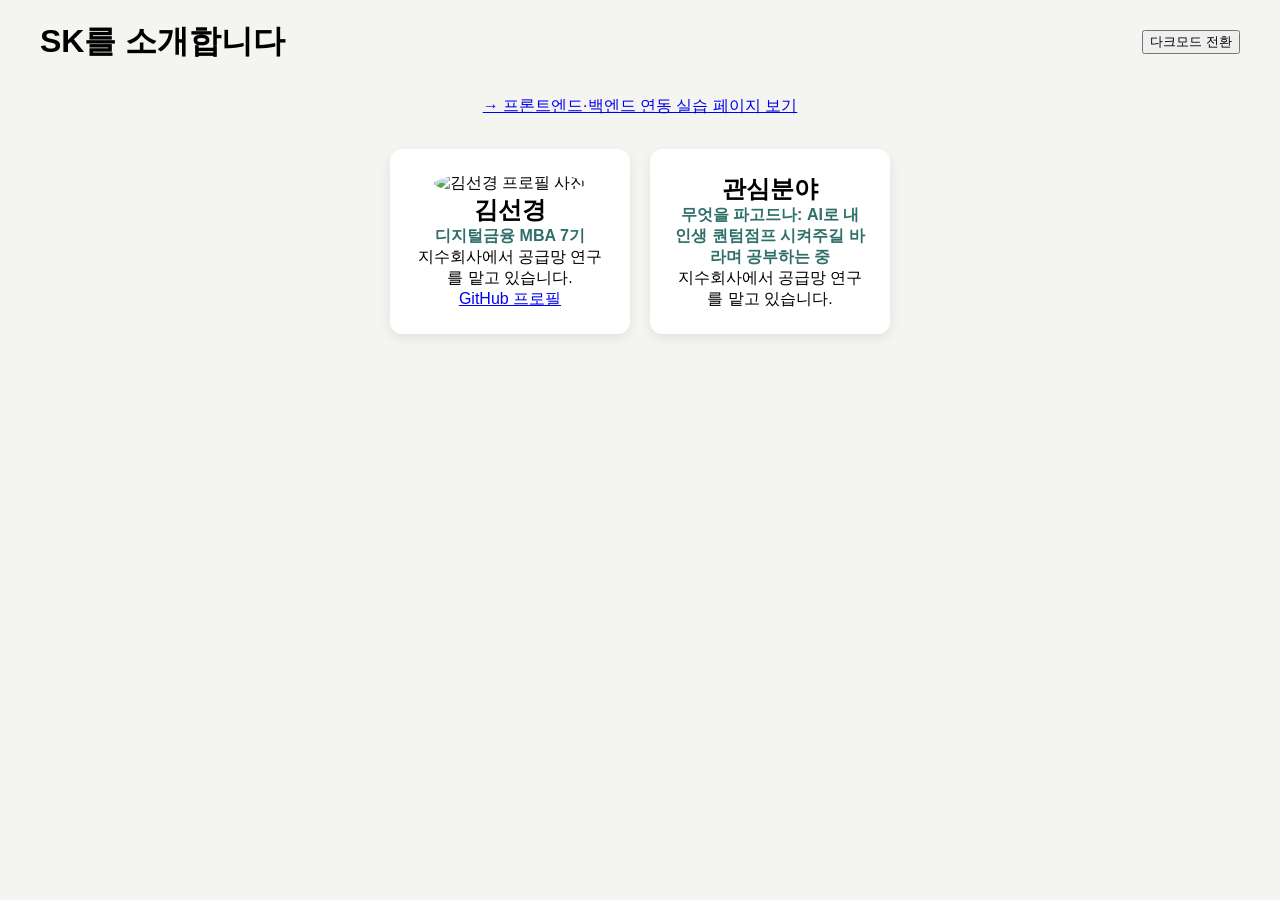
==== public/intro/index.html @ eb599a28 "Add backend integration and self-intro page Restore App.jsx component wrapper (was accidentally over" ====
<!DOCTYPE html>
<html lang="en">
<head>
    <meta charset="UTF-8">
    <meta name="viewport" content="width=device-width, initial-scale=1.0">
    <title>Document</title>
    <link rel="stylesheet" href="style.css">
</head>
<body>
   <header>
  <h1>SK를 소개합니다</h1>
   <button id="theme-btn">다크모드 전환</button>
</header>

<p style="text-align:center; margin: 12px 0;">
  <a href="/">→ 프론트엔드·백엔드 연동 실습 페이지 보기</a>
</p>

<!-- main에 cards 이름표를 붙인다. 다음 단계의 CSS가 이 이름으로 카드들을 가로 배치한다.
     제목을 header로 빼는 이유는 main이 '카드들을 담는 컨테이너' 역할을 맡기 때문이다 -->
<main class="cards">

  <!-- article: 독립적으로 의미있는 '카드 하나' -->
  <article class="card">
    <img src="https://placehold.co/120x120" alt="김선경 프로필 사진">
    <h2>김선경</h2>
    <p class="role">디지털금융 MBA 7기</p>
    <p>지수회사에서 공급망 연구를 맡고 있습니다.</p>
    <a href="https://github.com/skk1001072">GitHub 프로필</a>
  </article>
   <article class="card">
    <h2>관심분야</h2>
    <p class="role">무엇을 파고드나: AI로 내 인생 퀀텀점프 시켜주길 바라며 공부하는 중</p>
    <p>지수회사에서 공급망 연구를 맡고 있습니다.</p>
  </article>
</main>
<script src="script.js"></script>
</body>
</html>
---- public/intro/style.css ----
/* style.css */
* { box-sizing: border-box; margin: 0; }
:root { --brand: #2f6f6a; --bg: #f4f4f0; }
body { font-family: sans-serif; background: var(--bg); }

header {                /* 제목 줄. 다음 단계에서 다크모드 버튼이 여기 들어간다 */
  display: flex; justify-content: space-between; align-items: center;
  padding: 20px 40px;
}

.cards {                /* 카드들을 감쌀 컨테이너 */
  display: flex; gap: 20px; flex-wrap: wrap; justify-content: center;
  padding: 20px;
}
.card {
  background: white; border-radius: 12px; padding: 24px;
  width: 240px; text-align: center;
  box-shadow: 0 4px 12px rgba(0,0,0,0.08);   /* 그림자로 입체감 부여 */
  transition: transform 0.2s;                 /* 부드러운 움직임 */
}
.card:hover { transform: translateY(-6px); }  /* 마우스를 올리면 살짝 위로 */
.card img { border-radius: 50%; }             /* 원형 프로필 */
.card .role { color: var(--brand); font-weight: bold; }

body.dark { background: #1a1a1a; color: #eee; }
body.dark .card { background: #2b2b2b; }
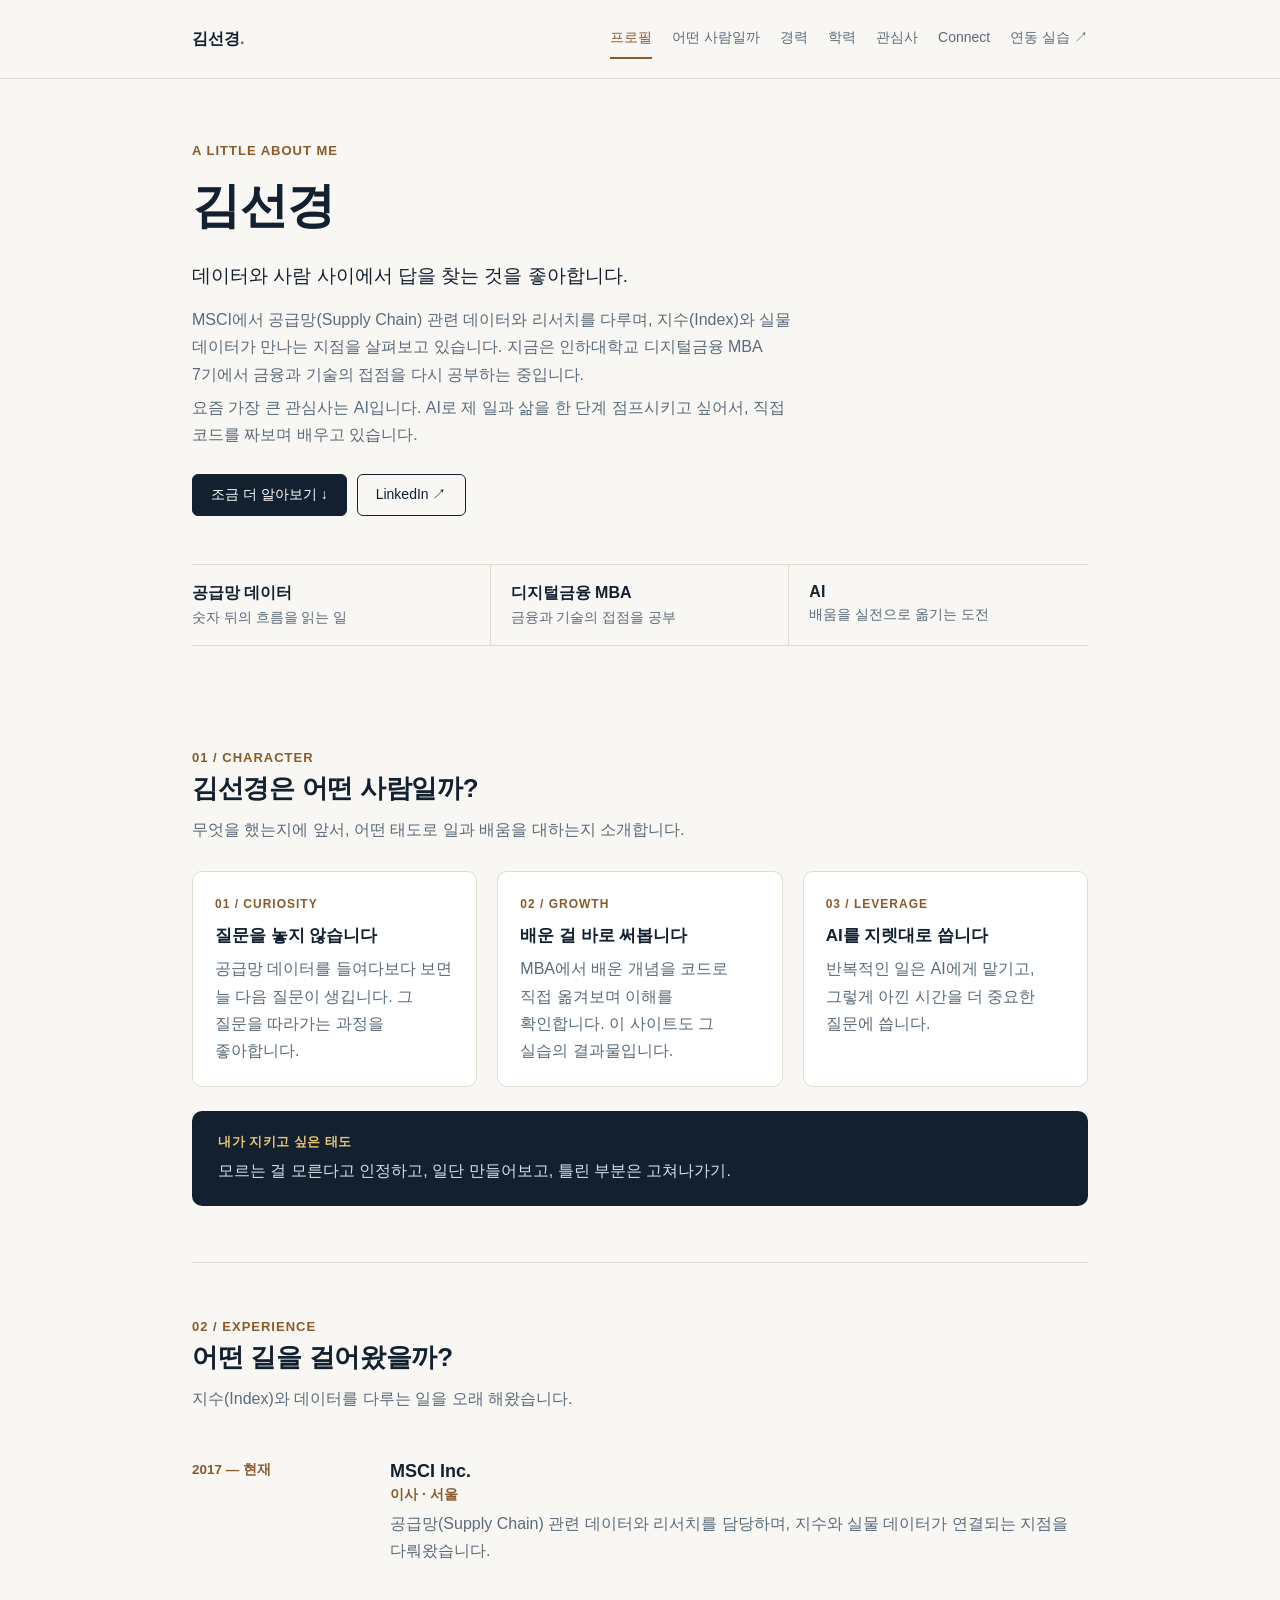
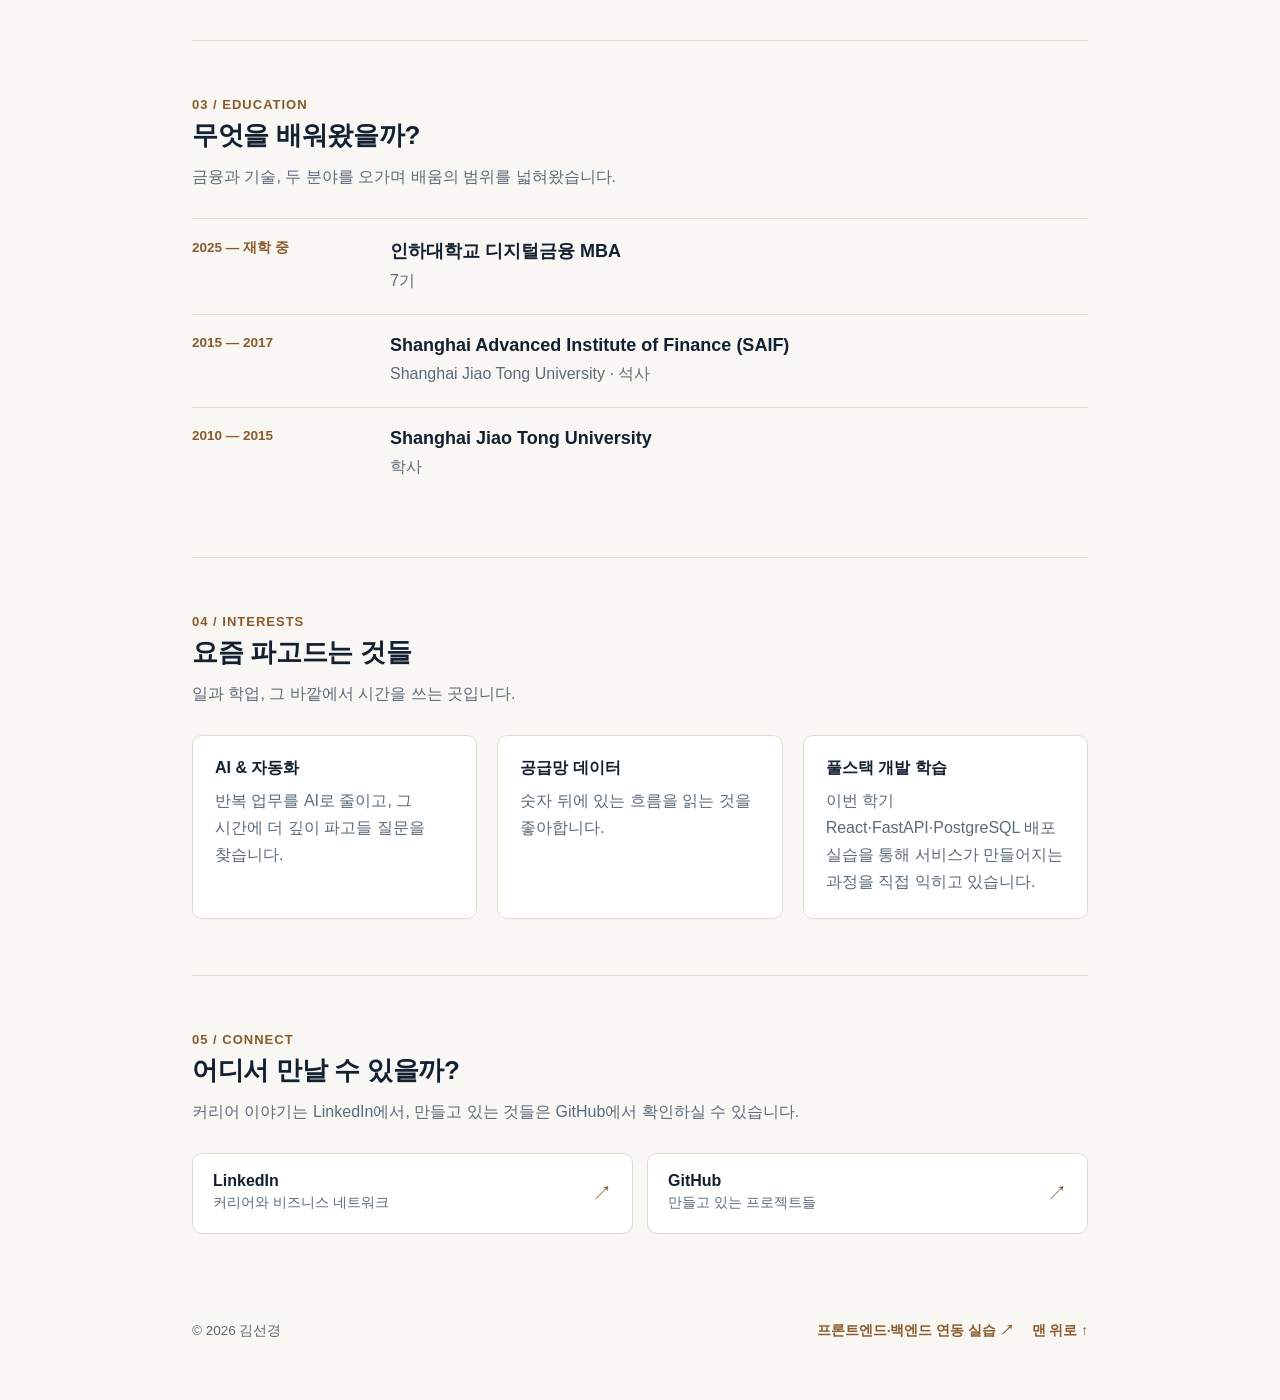
==== commit af5c2edb: "Redesign self-intro page with fuller profile Single-file page (inline CSS/JS) replaces the separate " ====
--- a/public/intro/index.html
+++ b/public/intro/index.html
@@ -1,39 +1,262 @@
-<!DOCTYPE html>
-<html lang="en">
+<!doctype html>
+<html lang="ko">
 <head>
-    <meta charset="UTF-8">
-    <meta name="viewport" content="width=device-width, initial-scale=1.0">
-    <title>Document</title>
-    <link rel="stylesheet" href="style.css">
+<meta charset="utf-8">
+<meta name="viewport" content="width=device-width,initial-scale=1">
+<title>김선경 | Data, Finance, and a bit of AI</title>
+<meta name="description" content="MSCI에서 공급망 데이터를 다루고, 인하대 디지털금융 MBA에서 금융과 기술을 공부하는 김선경의 소개 페이지.">
+<style>
+:root{--ink:#132030;--muted:#5b6b7a;--paper:#f8f7f4;--line:#dfdccf;--accent:#8a5a2b;--gold:#e8c375;--header:78px}
+*{box-sizing:border-box}
+html{scroll-behavior:smooth;scroll-padding-top:calc(var(--header) + 24px)}
+body{margin:0;background:var(--paper);color:var(--ink);font-family:"Pretendard","Apple SD Gothic Neo","Malgun Gothic",sans-serif;word-break:keep-all}
+a{color:inherit;text-decoration:none}
+p,h1,h2,h3{margin:0}
+p{color:var(--muted);line-height:1.7}
+.wrap{max-width:960px;margin:auto;padding:0 32px}
+.top{position:sticky;top:0;z-index:20;background:rgba(248,247,244,.96);border-bottom:1px solid var(--line);backdrop-filter:blur(6px)}
+.nav-wrap{min-height:var(--header);display:flex;align-items:center;justify-content:space-between;gap:24px;flex-wrap:wrap}
+.brand{font-weight:700;white-space:nowrap}
+.brand span{color:var(--accent)}
+nav{display:flex;gap:20px;flex-wrap:wrap}
+nav a{color:var(--muted);padding:10px 0;border-bottom:2px solid transparent;font-size:14px}
+nav a:hover,nav a[aria-current]{color:var(--accent);border-color:var(--accent)}
+.eyebrow{text-transform:uppercase;letter-spacing:1px;color:var(--accent);font-size:13px;font-weight:700}
+.hero{padding:64px 0 48px}
+.hero h1{font-size:clamp(32px,5vw,48px);margin:16px 0 8px;letter-spacing:-.5px}
+.intro{font-size:19px;color:var(--ink);margin:22px 0 14px;max-width:620px}
+.hero-copy{max-width:620px}
+.hero-copy p{margin:6px 0}
+.links{display:flex;gap:10px;flex-wrap:wrap;margin-top:26px}
+.button{display:inline-flex;align-items:center;gap:10px;padding:11px 18px;border:1px solid var(--ink);border-radius:6px;transition:.2s;font-size:14px}
+.button.primary{background:var(--ink);color:#fff}
+.button:hover{background:var(--accent);color:#fff;border-color:var(--accent)}
+.strip{display:grid;grid-template-columns:repeat(3,1fr);border-top:1px solid var(--line);border-bottom:1px solid var(--line);margin-top:48px}
+.strip div{padding:18px 20px;border-right:1px solid var(--line)}
+.strip div:first-child{padding-left:0}
+.strip div:last-child{border:0}
+.strip b{display:block;margin-bottom:4px}
+.strip span{color:var(--muted);font-size:13.5px}
+section.block{padding:56px 0;border-bottom:1px solid var(--line)}
+.section-head{max-width:640px;margin-bottom:28px}
+.section-head h2{font-size:26px;margin:6px 0 10px;letter-spacing:-.3px}
+.traits{display:grid;grid-template-columns:repeat(3,1fr);gap:20px;margin-top:8px}
+.trait{border:1px solid var(--line);border-radius:10px;padding:22px;background:#fff}
+.trait .number{font-size:12px;color:var(--accent);font-weight:700;letter-spacing:1px}
+.trait h3{font-size:17px;margin:12px 0 8px}
+.principle{margin-top:24px;background:var(--ink);color:#fff;border-radius:10px;padding:22px 26px}
+.principle b{color:var(--gold);display:block;margin-bottom:6px;font-size:13px;letter-spacing:.5px}
+.principle p{color:#d8dee5}
+.career,.education{display:grid;grid-template-columns:180px 1fr;gap:18px;padding:20px 0;border-top:1px solid var(--line)}
+.career:first-of-type,.education:first-of-type{border-top:none}
+.date{color:var(--accent);font-size:13.5px;font-weight:600}
+.career h3,.education h3{font-size:18px;margin-bottom:4px}
+.role{color:var(--accent);font-weight:600;font-size:14px;margin-bottom:6px}
+.interests-grid{display:grid;grid-template-columns:repeat(3,1fr);gap:20px}
+.interest{border:1px solid var(--line);border-radius:10px;padding:22px;background:#fff}
+.interest h3{font-size:16px;margin-bottom:8px}
+.socials{display:grid;grid-template-columns:repeat(2,1fr);gap:14px;margin-top:8px}
+.social{display:flex;align-items:center;justify-content:space-between;border:1px solid var(--line);border-radius:10px;padding:18px 20px;background:#fff;transition:.2s}
+.social:hover{border-color:var(--accent);background:#fffaf0}
+.social h3{font-size:16px}
+.social p{font-size:13.5px;margin-top:2px}
+.arrow{font-size:20px;color:var(--accent)}
+footer{padding:32px 0 60px}
+.foot{display:flex;justify-content:space-between;align-items:center;flex-wrap:wrap;gap:12px;color:var(--muted);font-size:13.5px}
+.foot-links{display:flex;gap:18px}
+.foot-links a{color:var(--accent);font-weight:600}
+@media (max-width:760px){
+  .traits,.interests-grid,.socials{grid-template-columns:1fr}
+  .strip{grid-template-columns:1fr}
+  .strip div{border-right:0;border-bottom:1px solid var(--line)}
+  .strip div:last-child{border-bottom:0}
+  .career,.education{grid-template-columns:1fr}
+  nav{gap:14px}
+}
+</style>
 </head>
 <body>
-   <header>
-  <h1>SK를 소개합니다</h1>
-   <button id="theme-btn">다크모드 전환</button>
+<header class="top">
+  <div class="wrap nav-wrap">
+    <a class="brand" href="#profile">김선경<span>.</span></a>
+    <nav aria-label="김선경 소개 내비게이션">
+      <a href="#profile" aria-current="location">프로필</a>
+      <a href="#approach">어떤 사람일까</a>
+      <a href="#experience">경력</a>
+      <a href="#education">학력</a>
+      <a href="#interests">관심사</a>
+      <a href="#connect">Connect</a>
+      <a href="/">연동 실습 ↗</a>
+    </nav>
+  </div>
 </header>
 
-<p style="text-align:center; margin: 12px 0;">
-  <a href="/">→ 프론트엔드·백엔드 연동 실습 페이지 보기</a>
-</p>
-
-<!-- main에 cards 이름표를 붙인다. 다음 단계의 CSS가 이 이름으로 카드들을 가로 배치한다.
-     제목을 header로 빼는 이유는 main이 '카드들을 담는 컨테이너' 역할을 맡기 때문이다 -->
-<main class="cards">
-
-  <!-- article: 독립적으로 의미있는 '카드 하나' -->
-  <article class="card">
-    <img src="https://placehold.co/120x120" alt="김선경 프로필 사진">
-    <h2>김선경</h2>
-    <p class="role">디지털금융 MBA 7기</p>
-    <p>지수회사에서 공급망 연구를 맡고 있습니다.</p>
-    <a href="https://github.com/skk1001072">GitHub 프로필</a>
-  </article>
-   <article class="card">
-    <h2>관심분야</h2>
-    <p class="role">무엇을 파고드나: AI로 내 인생 퀀텀점프 시켜주길 바라며 공부하는 중</p>
-    <p>지수회사에서 공급망 연구를 맡고 있습니다.</p>
-  </article>
+<main class="wrap">
+  <section class="hero" id="profile">
+    <div class="eyebrow">A little about me</div>
+    <h1>김선경</h1>
+    <p class="intro">데이터와 사람 사이에서 답을 찾는 것을 좋아합니다.</p>
+    <div class="hero-copy">
+      <p>MSCI에서 공급망(Supply Chain) 관련 데이터와 리서치를 다루며, 지수(Index)와 실물 데이터가 만나는 지점을 살펴보고 있습니다. 지금은 인하대학교 디지털금융 MBA 7기에서 금융과 기술의 접점을 다시 공부하는 중입니다.</p>
+      <p>요즘 가장 큰 관심사는 AI입니다. AI로 제 일과 삶을 한 단계 점프시키고 싶어서, 직접 코드를 짜보며 배우고 있습니다.</p>
+    </div>
+    <div class="links">
+      <a class="button primary" href="#approach">조금 더 알아보기 ↓</a>
+      <a class="button" href="https://www.linkedin.com/in/skkim15/" target="_blank" rel="noopener noreferrer">LinkedIn ↗</a>
+    </div>
+    <div class="strip">
+      <div><b>공급망 데이터</b><span>숫자 뒤의 흐름을 읽는 일</span></div>
+      <div><b>디지털금융 MBA</b><span>금융과 기술의 접점을 공부</span></div>
+      <div><b>AI</b><span>배움을 실전으로 옮기는 도전</span></div>
+    </div>
+  </section>
+
+  <section class="block" id="approach">
+    <div class="section-head">
+      <div class="eyebrow">01 / Character</div>
+      <h2>김선경은 어떤 사람일까?</h2>
+      <p>무엇을 했는지에 앞서, 어떤 태도로 일과 배움을 대하는지 소개합니다.</p>
+    </div>
+    <div class="traits">
+      <article class="trait">
+        <span class="number">01 / CURIOSITY</span>
+        <h3>질문을 놓지 않습니다</h3>
+        <p>공급망 데이터를 들여다보다 보면 늘 다음 질문이 생깁니다. 그 질문을 따라가는 과정을 좋아합니다.</p>
+      </article>
+      <article class="trait">
+        <span class="number">02 / GROWTH</span>
+        <h3>배운 걸 바로 써봅니다</h3>
+        <p>MBA에서 배운 개념을 코드로 직접 옮겨보며 이해를 확인합니다. 이 사이트도 그 실습의 결과물입니다.</p>
+      </article>
+      <article class="trait">
+        <span class="number">03 / LEVERAGE</span>
+        <h3>AI를 지렛대로 씁니다</h3>
+        <p>반복적인 일은 AI에게 맡기고, 그렇게 아낀 시간을 더 중요한 질문에 씁니다.</p>
+      </article>
+    </div>
+    <div class="principle">
+      <b>내가 지키고 싶은 태도</b>
+      <p>모르는 걸 모른다고 인정하고, 일단 만들어보고, 틀린 부분은 고쳐나가기.</p>
+    </div>
+  </section>
+
+  <section class="block" id="experience">
+    <div class="section-head">
+      <div class="eyebrow">02 / Experience</div>
+      <h2>어떤 길을 걸어왔을까?</h2>
+      <p>지수(Index)와 데이터를 다루는 일을 오래 해왔습니다.</p>
+    </div>
+    <article class="career">
+      <div class="date">2017 — 현재</div>
+      <div>
+        <h3>MSCI Inc.</h3>
+        <div class="role">이사 · 서울</div>
+        <p>공급망(Supply Chain) 관련 데이터와 리서치를 담당하며, 지수와 실물 데이터가 연결되는 지점을 다뤄왔습니다.</p>
+      </div>
+    </article>
+  </section>
+
+  <section class="block" id="education">
+    <div class="section-head">
+      <div class="eyebrow">03 / Education</div>
+      <h2>무엇을 배워왔을까?</h2>
+      <p>금융과 기술, 두 분야를 오가며 배움의 범위를 넓혀왔습니다.</p>
+    </div>
+    <div class="education">
+      <div class="date">2025 — 재학 중</div>
+      <div>
+        <h3>인하대학교 디지털금융 MBA</h3>
+        <p>7기</p>
+      </div>
+    </div>
+    <div class="education">
+      <div class="date">2015 — 2017</div>
+      <div>
+        <h3>Shanghai Advanced Institute of Finance (SAIF)</h3>
+        <p>Shanghai Jiao Tong University · 석사</p>
+      </div>
+    </div>
+    <div class="education">
+      <div class="date">2010 — 2015</div>
+      <div>
+        <h3>Shanghai Jiao Tong University</h3>
+        <p>학사</p>
+      </div>
+    </div>
+  </section>
+
+  <section class="block" id="interests">
+    <div class="section-head">
+      <div class="eyebrow">04 / Interests</div>
+      <h2>요즘 파고드는 것들</h2>
+      <p>일과 학업, 그 바깥에서 시간을 쓰는 곳입니다.</p>
+    </div>
+    <div class="interests-grid">
+      <article class="interest">
+        <h3>AI &amp; 자동화</h3>
+        <p>반복 업무를 AI로 줄이고, 그 시간에 더 깊이 파고들 질문을 찾습니다.</p>
+      </article>
+      <article class="interest">
+        <h3>공급망 데이터</h3>
+        <p>숫자 뒤에 있는 흐름을 읽는 것을 좋아합니다.</p>
+      </article>
+      <article class="interest">
+        <h3>풀스택 개발 학습</h3>
+        <p>이번 학기 React·FastAPI·PostgreSQL 배포 실습을 통해 서비스가 만들어지는 과정을 직접 익히고 있습니다.</p>
+      </article>
+    </div>
+  </section>
+
+  <section class="block" id="connect" style="border-bottom:none">
+    <div class="section-head">
+      <div class="eyebrow">05 / Connect</div>
+      <h2>어디서 만날 수 있을까?</h2>
+      <p>커리어 이야기는 LinkedIn에서, 만들고 있는 것들은 GitHub에서 확인하실 수 있습니다.</p>
+    </div>
+    <div class="socials">
+      <a class="social" href="https://www.linkedin.com/in/skkim15/" target="_blank" rel="noopener noreferrer">
+        <div><h3>LinkedIn</h3><p>커리어와 비즈니스 네트워크</p></div>
+        <span class="arrow" aria-hidden="true">↗</span>
+      </a>
+      <a class="social" href="https://github.com/skk1001072" target="_blank" rel="noopener noreferrer">
+        <div><h3>GitHub</h3><p>만들고 있는 프로젝트들</p></div>
+        <span class="arrow" aria-hidden="true">↗</span>
+      </a>
+    </div>
+  </section>
 </main>
-<script src="script.js"></script>
+
+<footer>
+  <div class="wrap foot">
+    <span>© 2026 김선경</span>
+    <span class="foot-links">
+      <a href="/">프론트엔드·백엔드 연동 실습 ↗</a>
+      <a href="#profile">맨 위로 ↑</a>
+    </span>
+  </div>
+</footer>
+
+<script>
+(function(){
+  const links = Array.from(document.querySelectorAll('nav a[href^="#"]'));
+  const sections = links.map(a => document.querySelector(a.getAttribute('href')));
+  let queued = false;
+  function update(){
+    const header = document.querySelector('.top').offsetHeight;
+    const y = window.scrollY + header + 60;
+    let current = sections[0];
+    for (const s of sections) if (s.offsetTop <= y) current = s;
+    if (window.innerHeight + window.scrollY >= document.documentElement.scrollHeight - 3) current = sections[sections.length - 1];
+    for (const a of links) {
+      if (a.getAttribute('href') === '#' + current.id) a.setAttribute('aria-current', 'location');
+      else a.removeAttribute('aria-current');
+    }
+    queued = false;
+  }
+  window.addEventListener('scroll', () => { if (!queued) { queued = true; requestAnimationFrame(update); } }, { passive: true });
+  window.addEventListener('resize', update);
+  update();
+})();
+</script>
 </body>
 </html>
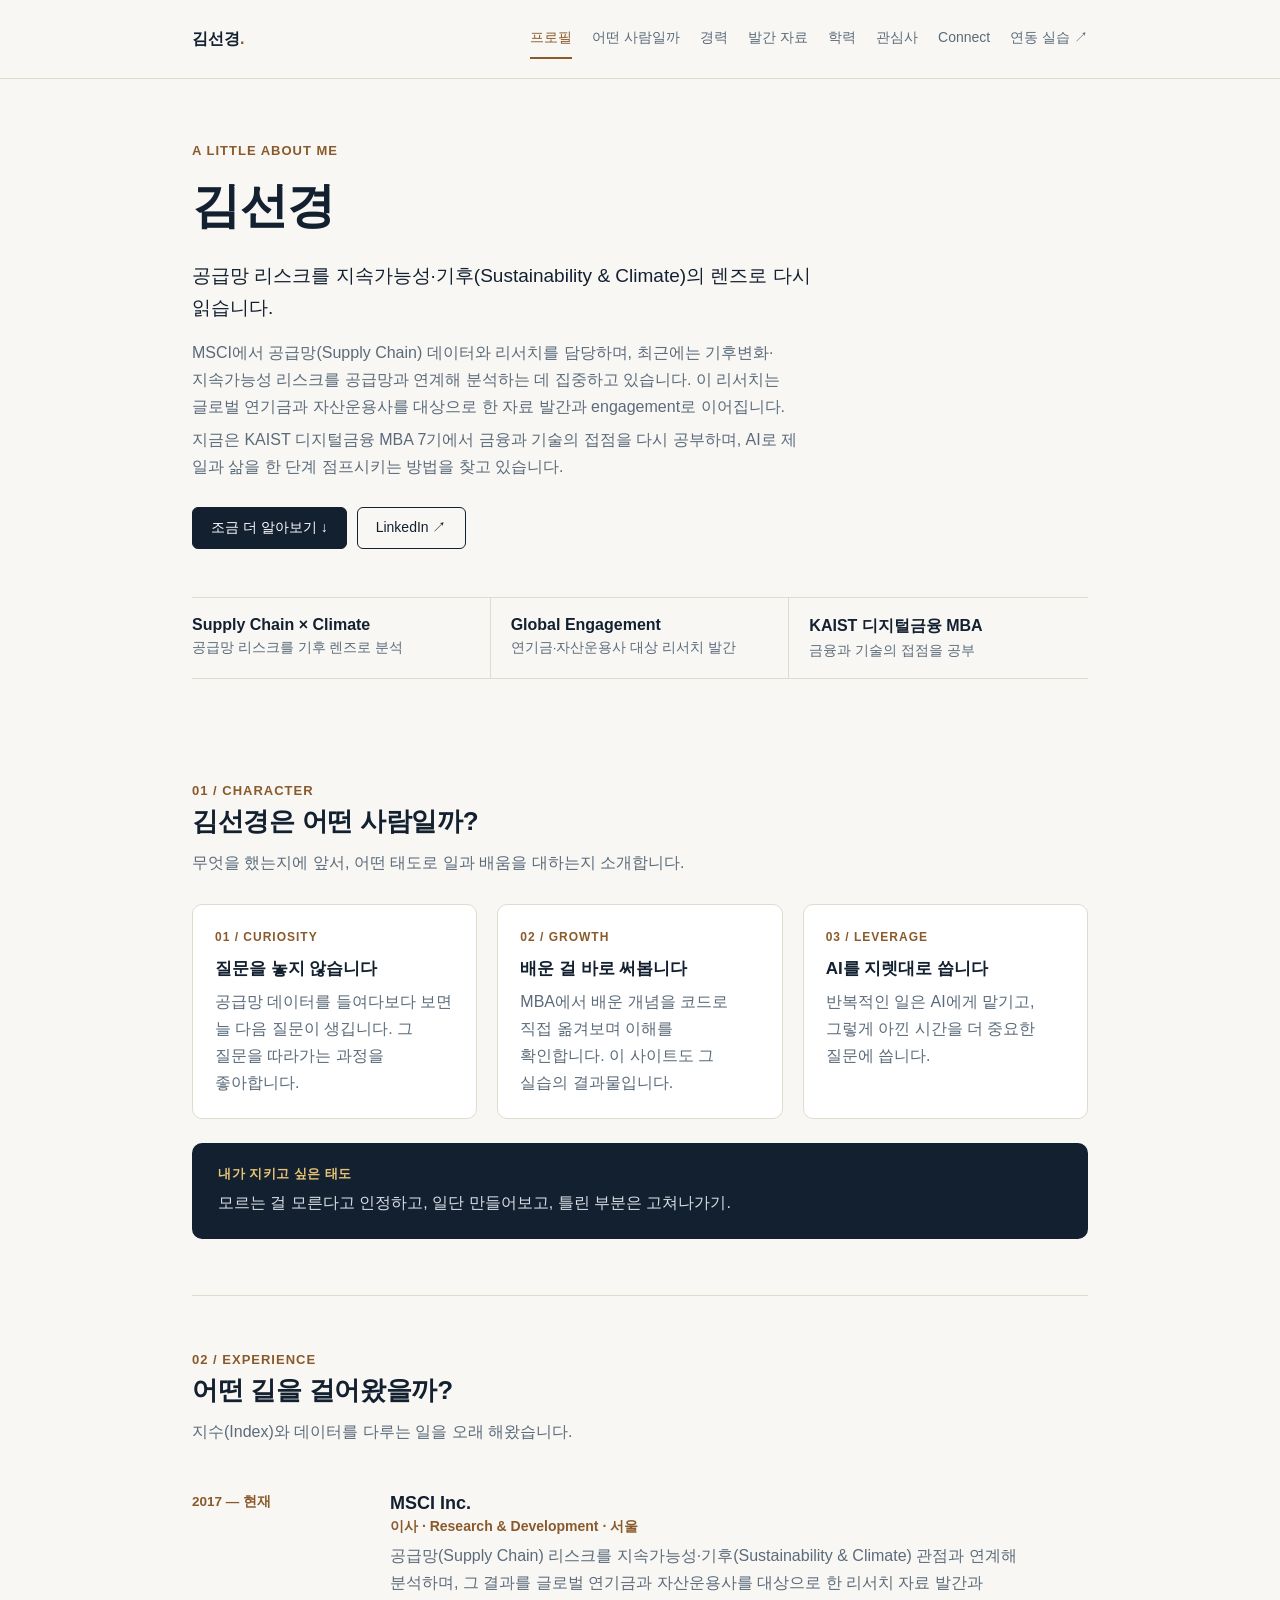
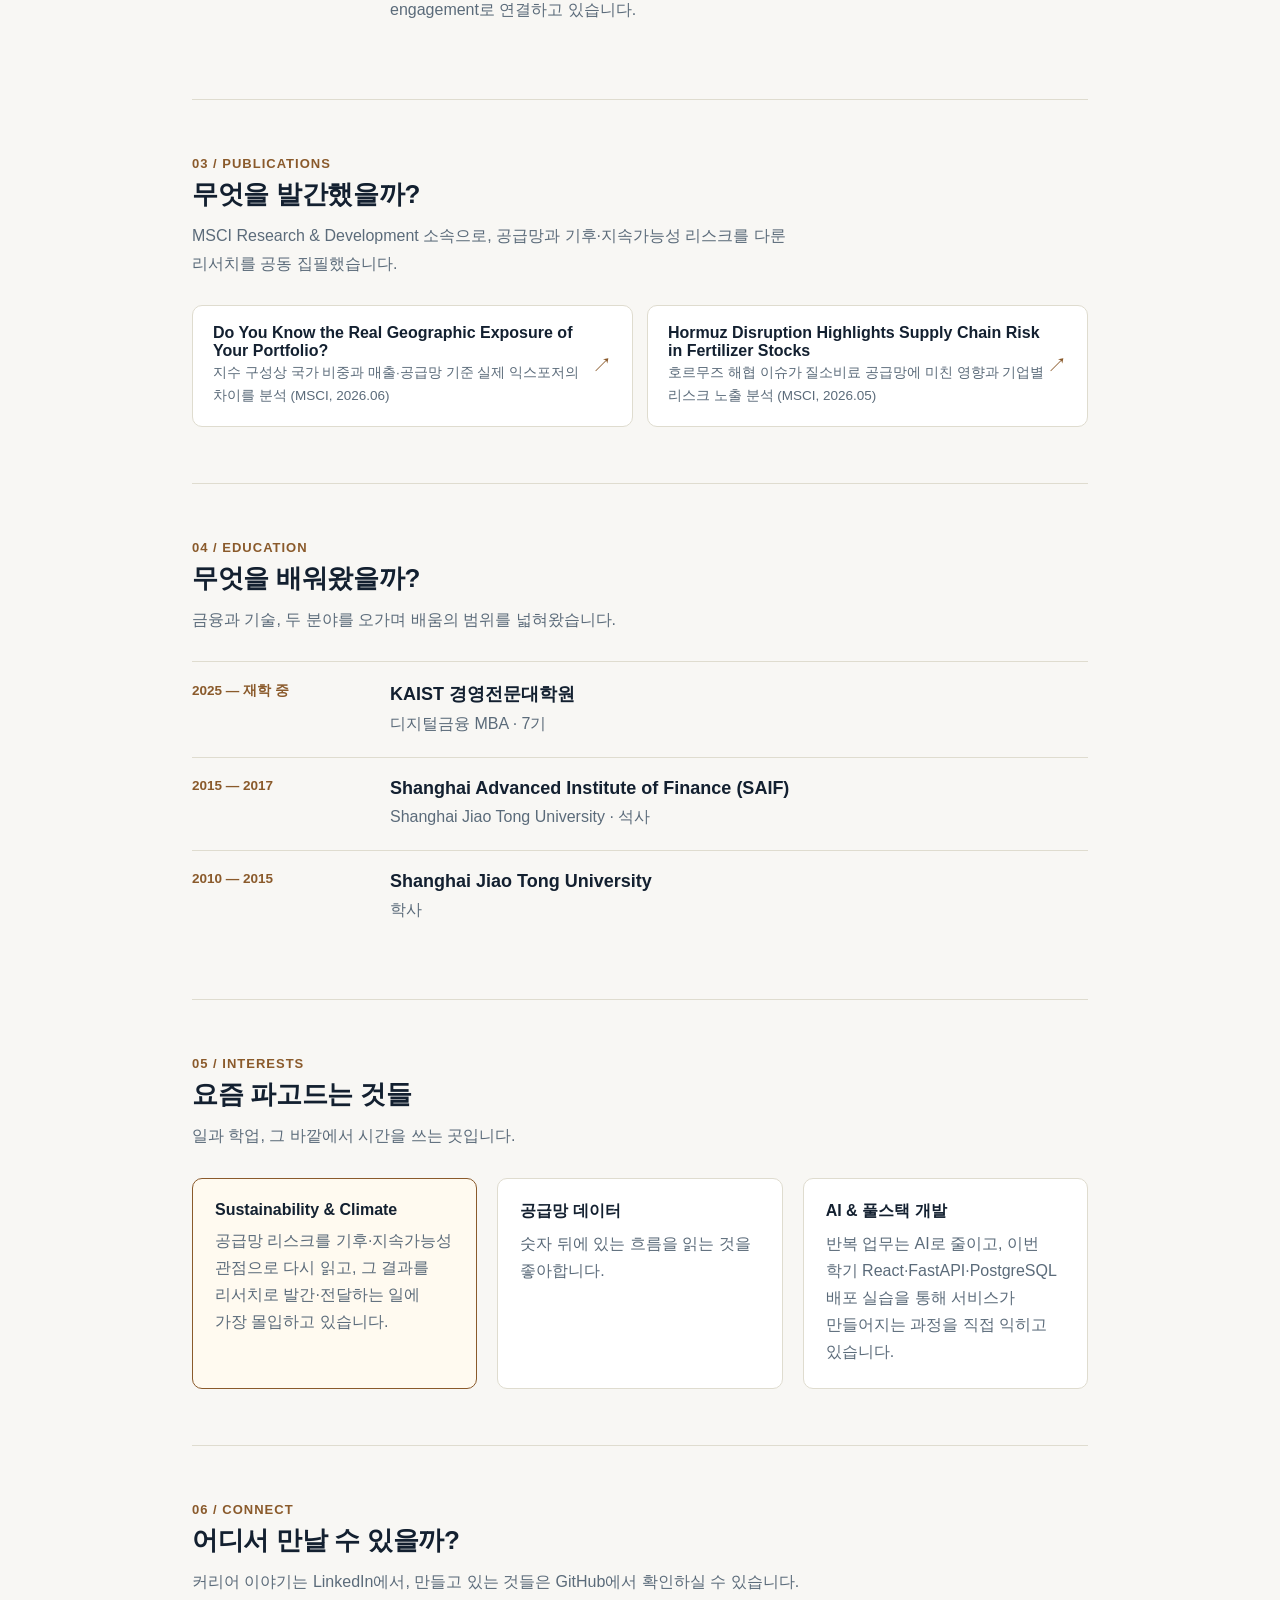
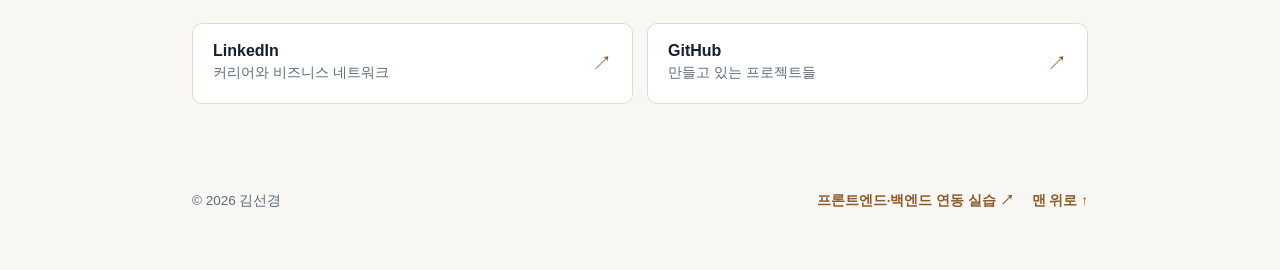
==== commit 4e707b09: "Update intro page: KAIST MBA, sustainability & climate focus Same content update as cloud-w1-hw/w1_h" ====
--- a/public/intro/index.html
+++ b/public/intro/index.html
@@ -3,8 +3,8 @@
 <head>
 <meta charset="utf-8">
 <meta name="viewport" content="width=device-width,initial-scale=1">
-<title>김선경 | Data, Finance, and a bit of AI</title>
-<meta name="description" content="MSCI에서 공급망 데이터를 다루고, 인하대 디지털금융 MBA에서 금융과 기술을 공부하는 김선경의 소개 페이지.">
+<title>김선경 | Supply Chain × Sustainability & Climate</title>
+<meta name="description" content="MSCI에서 공급망과 지속가능성·기후 리스크를 연계해 글로벌 연기금·자산운용사 대상 리서치를 발간하고, KAIST 디지털금융 MBA에서 공부하는 김선경의 소개 페이지.">
 <style>
 :root{--ink:#132030;--muted:#5b6b7a;--paper:#f8f7f4;--line:#dfdccf;--accent:#8a5a2b;--gold:#e8c375;--header:78px}
 *{box-sizing:border-box}
@@ -83,6 +83,7 @@
       <a href="#profile" aria-current="location">프로필</a>
       <a href="#approach">어떤 사람일까</a>
       <a href="#experience">경력</a>
+      <a href="#publications">발간 자료</a>
       <a href="#education">학력</a>
       <a href="#interests">관심사</a>
       <a href="#connect">Connect</a>
@@ -95,19 +96,19 @@
   <section class="hero" id="profile">
     <div class="eyebrow">A little about me</div>
     <h1>김선경</h1>
-    <p class="intro">데이터와 사람 사이에서 답을 찾는 것을 좋아합니다.</p>
+    <p class="intro">공급망 리스크를 지속가능성·기후(Sustainability &amp; Climate)의 렌즈로 다시 읽습니다.</p>
     <div class="hero-copy">
-      <p>MSCI에서 공급망(Supply Chain) 관련 데이터와 리서치를 다루며, 지수(Index)와 실물 데이터가 만나는 지점을 살펴보고 있습니다. 지금은 인하대학교 디지털금융 MBA 7기에서 금융과 기술의 접점을 다시 공부하는 중입니다.</p>
-      <p>요즘 가장 큰 관심사는 AI입니다. AI로 제 일과 삶을 한 단계 점프시키고 싶어서, 직접 코드를 짜보며 배우고 있습니다.</p>
+      <p>MSCI에서 공급망(Supply Chain) 데이터와 리서치를 담당하며, 최근에는 기후변화·지속가능성 리스크를 공급망과 연계해 분석하는 데 집중하고 있습니다. 이 리서치는 글로벌 연기금과 자산운용사를 대상으로 한 자료 발간과 engagement로 이어집니다.</p>
+      <p>지금은 KAIST 디지털금융 MBA 7기에서 금융과 기술의 접점을 다시 공부하며, AI로 제 일과 삶을 한 단계 점프시키는 방법을 찾고 있습니다.</p>
     </div>
     <div class="links">
       <a class="button primary" href="#approach">조금 더 알아보기 ↓</a>
       <a class="button" href="https://www.linkedin.com/in/skkim15/" target="_blank" rel="noopener noreferrer">LinkedIn ↗</a>
     </div>
     <div class="strip">
-      <div><b>공급망 데이터</b><span>숫자 뒤의 흐름을 읽는 일</span></div>
-      <div><b>디지털금융 MBA</b><span>금융과 기술의 접점을 공부</span></div>
-      <div><b>AI</b><span>배움을 실전으로 옮기는 도전</span></div>
+      <div><b>Supply Chain × Climate</b><span>공급망 리스크를 기후 렌즈로 분석</span></div>
+      <div><b>Global Engagement</b><span>연기금·자산운용사 대상 리서치 발간</span></div>
+      <div><b>KAIST 디지털금융 MBA</b><span>금융과 기술의 접점을 공부</span></div>
     </div>
   </section>
 
@@ -150,23 +151,41 @@
       <div class="date">2017 — 현재</div>
       <div>
         <h3>MSCI Inc.</h3>
-        <div class="role">이사 · 서울</div>
-        <p>공급망(Supply Chain) 관련 데이터와 리서치를 담당하며, 지수와 실물 데이터가 연결되는 지점을 다뤄왔습니다.</p>
+        <div class="role">이사 · Research &amp; Development · 서울</div>
+        <p>공급망(Supply Chain) 리스크를 지속가능성·기후(Sustainability &amp; Climate) 관점과 연계해 분석하며, 그 결과를 글로벌 연기금과 자산운용사를 대상으로 한 리서치 자료 발간과 engagement로 연결하고 있습니다.</p>
       </div>
     </article>
   </section>
 
+  <section class="block" id="publications">
+    <div class="section-head">
+      <div class="eyebrow">03 / Publications</div>
+      <h2>무엇을 발간했을까?</h2>
+      <p>MSCI Research &amp; Development 소속으로, 공급망과 기후·지속가능성 리스크를 다룬 리서치를 공동 집필했습니다.</p>
+    </div>
+    <div class="socials">
+      <a class="social" href="https://www.msci.com/research-and-insights/quick-take/do-you-know-the-real-geographic-exposure-of-your-portfolio" target="_blank" rel="noopener noreferrer">
+        <div><h3>Do You Know the Real Geographic Exposure of Your Portfolio?</h3><p>지수 구성상 국가 비중과 매출·공급망 기준 실제 익스포저의 차이를 분석 (MSCI, 2026.06)</p></div>
+        <span class="arrow" aria-hidden="true">↗</span>
+      </a>
+      <a class="social" href="https://www.msci.com/research-and-insights/quick-take/hormuz-disruption-highlights-supply-chain-risk-in-fertilizer-stocks" target="_blank" rel="noopener noreferrer">
+        <div><h3>Hormuz Disruption Highlights Supply Chain Risk in Fertilizer Stocks</h3><p>호르무즈 해협 이슈가 질소비료 공급망에 미친 영향과 기업별 리스크 노출 분석 (MSCI, 2026.05)</p></div>
+        <span class="arrow" aria-hidden="true">↗</span>
+      </a>
+    </div>
+  </section>
+
   <section class="block" id="education">
     <div class="section-head">
-      <div class="eyebrow">03 / Education</div>
+      <div class="eyebrow">04 / Education</div>
       <h2>무엇을 배워왔을까?</h2>
       <p>금융과 기술, 두 분야를 오가며 배움의 범위를 넓혀왔습니다.</p>
     </div>
     <div class="education">
       <div class="date">2025 — 재학 중</div>
       <div>
-        <h3>인하대학교 디지털금융 MBA</h3>
-        <p>7기</p>
+        <h3>KAIST 경영전문대학원</h3>
+        <p>디지털금융 MBA · 7기</p>
       </div>
     </div>
     <div class="education">
@@ -187,29 +206,29 @@
 
   <section class="block" id="interests">
     <div class="section-head">
-      <div class="eyebrow">04 / Interests</div>
+      <div class="eyebrow">05 / Interests</div>
       <h2>요즘 파고드는 것들</h2>
       <p>일과 학업, 그 바깥에서 시간을 쓰는 곳입니다.</p>
     </div>
     <div class="interests-grid">
-      <article class="interest">
-        <h3>AI &amp; 자동화</h3>
-        <p>반복 업무를 AI로 줄이고, 그 시간에 더 깊이 파고들 질문을 찾습니다.</p>
+      <article class="interest" style="border-color:var(--accent);background:#fffaf0">
+        <h3>Sustainability &amp; Climate</h3>
+        <p>공급망 리스크를 기후·지속가능성 관점으로 다시 읽고, 그 결과를 리서치로 발간·전달하는 일에 가장 몰입하고 있습니다.</p>
       </article>
       <article class="interest">
         <h3>공급망 데이터</h3>
         <p>숫자 뒤에 있는 흐름을 읽는 것을 좋아합니다.</p>
       </article>
       <article class="interest">
-        <h3>풀스택 개발 학습</h3>
-        <p>이번 학기 React·FastAPI·PostgreSQL 배포 실습을 통해 서비스가 만들어지는 과정을 직접 익히고 있습니다.</p>
+        <h3>AI &amp; 풀스택 개발</h3>
+        <p>반복 업무는 AI로 줄이고, 이번 학기 React·FastAPI·PostgreSQL 배포 실습을 통해 서비스가 만들어지는 과정을 직접 익히고 있습니다.</p>
       </article>
     </div>
   </section>
 
   <section class="block" id="connect" style="border-bottom:none">
     <div class="section-head">
-      <div class="eyebrow">05 / Connect</div>
+      <div class="eyebrow">06 / Connect</div>
       <h2>어디서 만날 수 있을까?</h2>
       <p>커리어 이야기는 LinkedIn에서, 만들고 있는 것들은 GitHub에서 확인하실 수 있습니다.</p>
     </div>
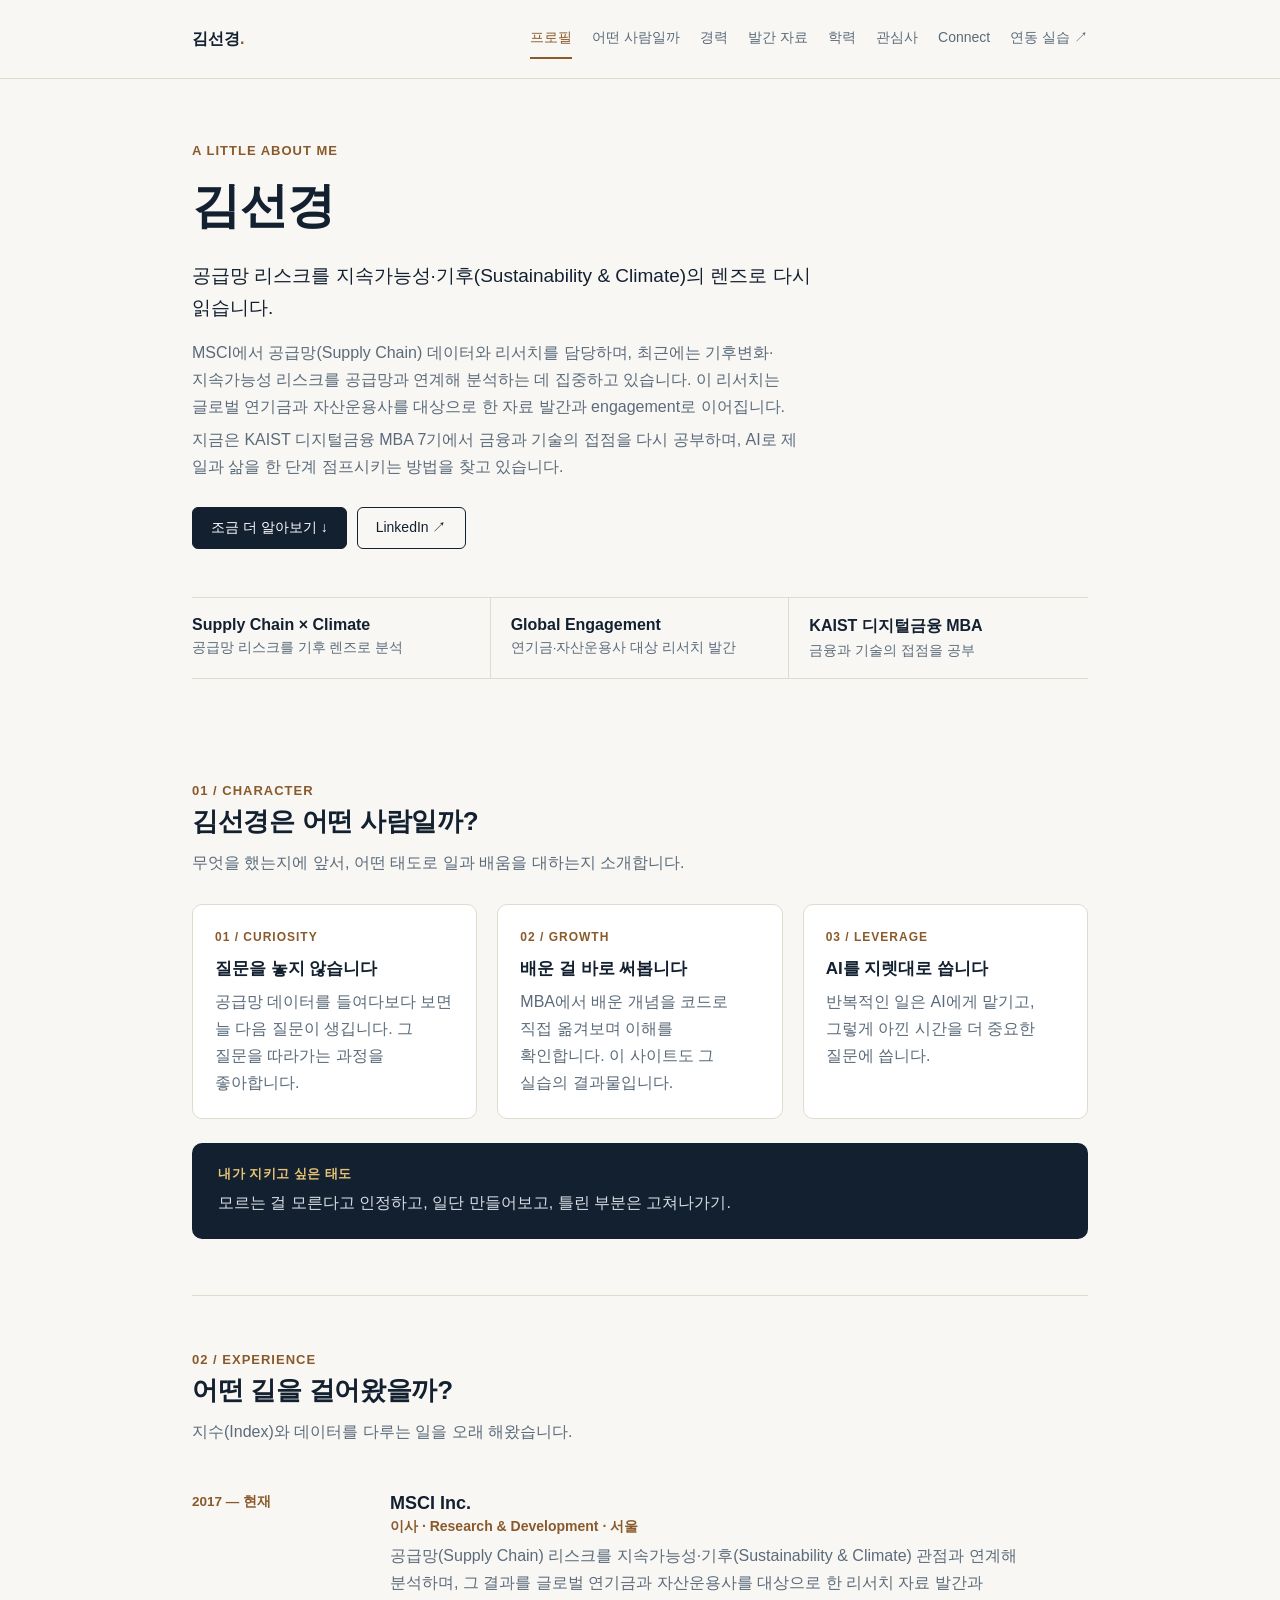
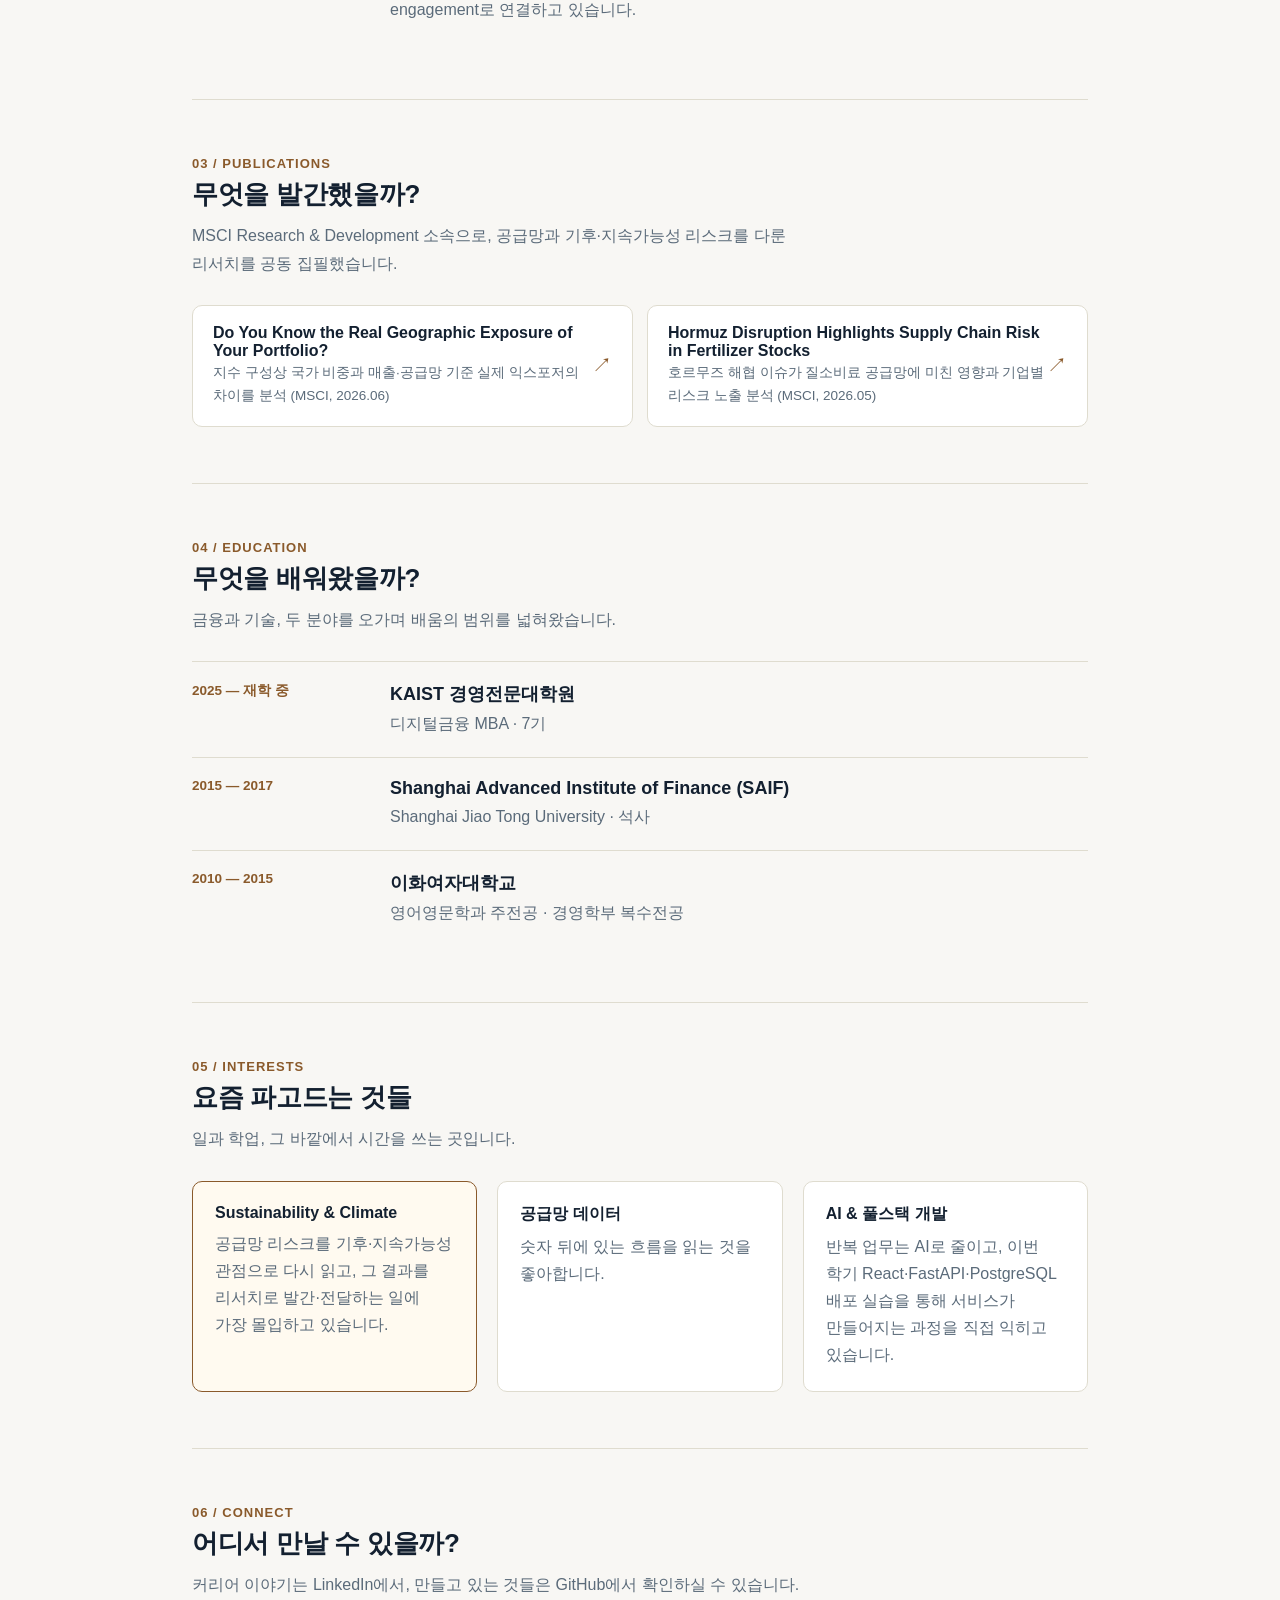
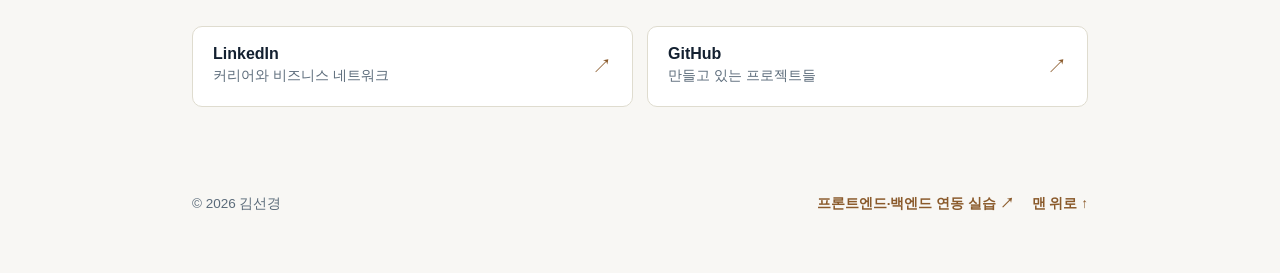
==== commit 4329ea1f: "Fix undergrad education entry to Ewha Womans University Co-Authored-By: Claude Sonnet 5 <noreply@ant" ====
--- a/public/intro/index.html
+++ b/public/intro/index.html
@@ -198,8 +198,8 @@
     <div class="education">
       <div class="date">2010 — 2015</div>
       <div>
-        <h3>Shanghai Jiao Tong University</h3>
-        <p>학사</p>
+        <h3>이화여자대학교</h3>
+        <p>영어영문학과 주전공 · 경영학부 복수전공</p>
       </div>
     </div>
   </section>
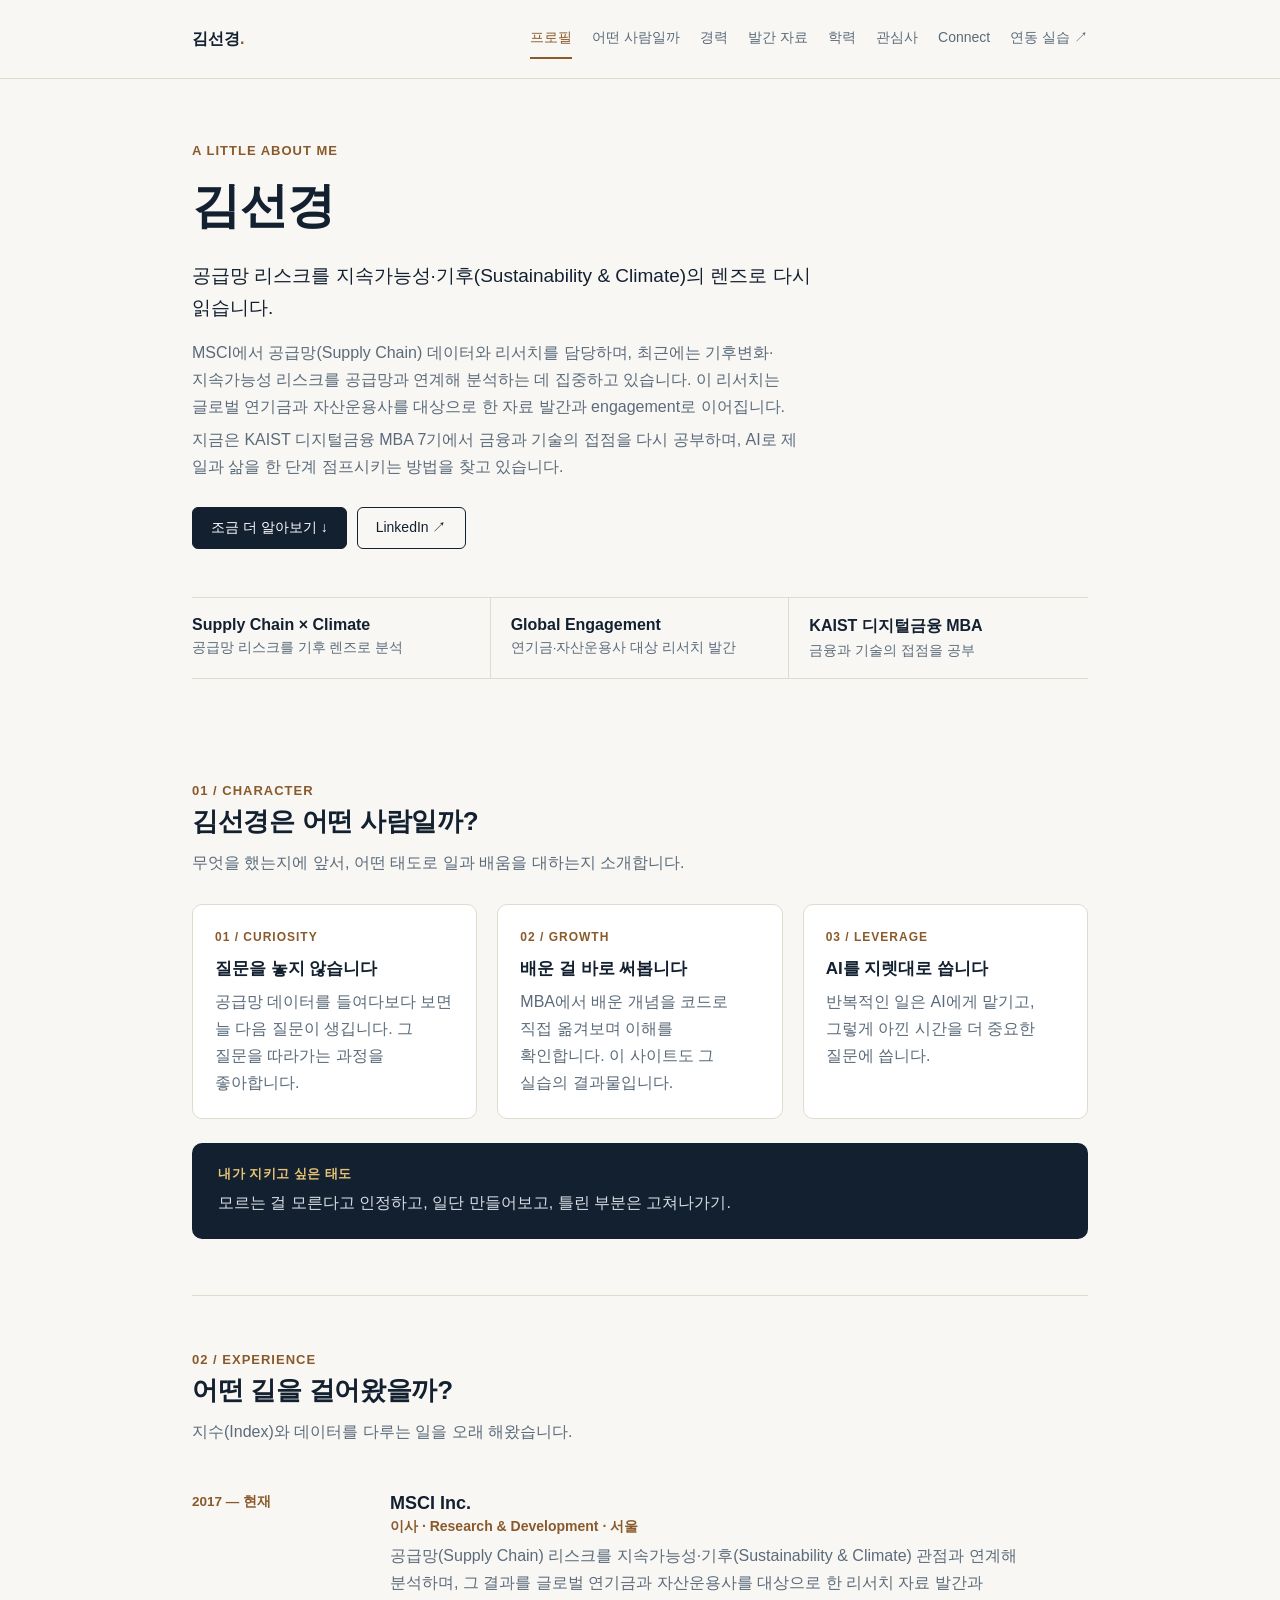
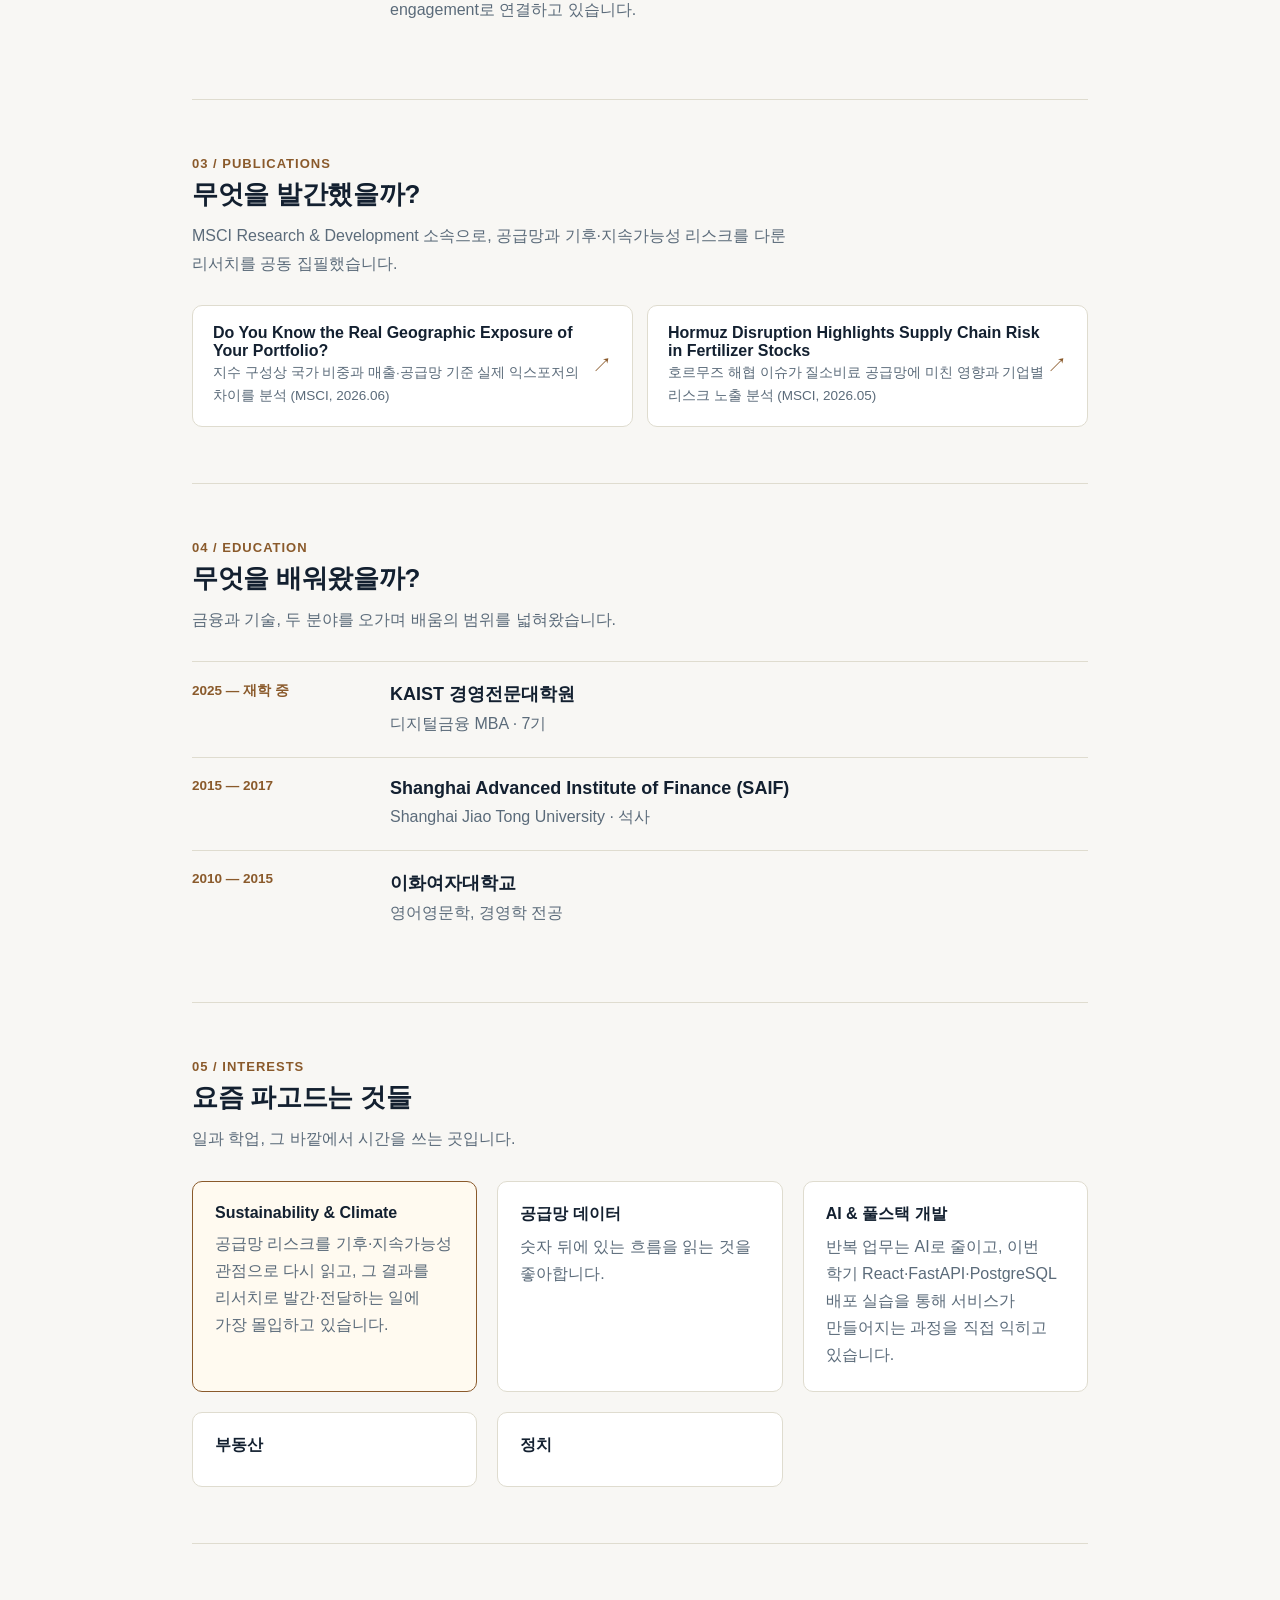
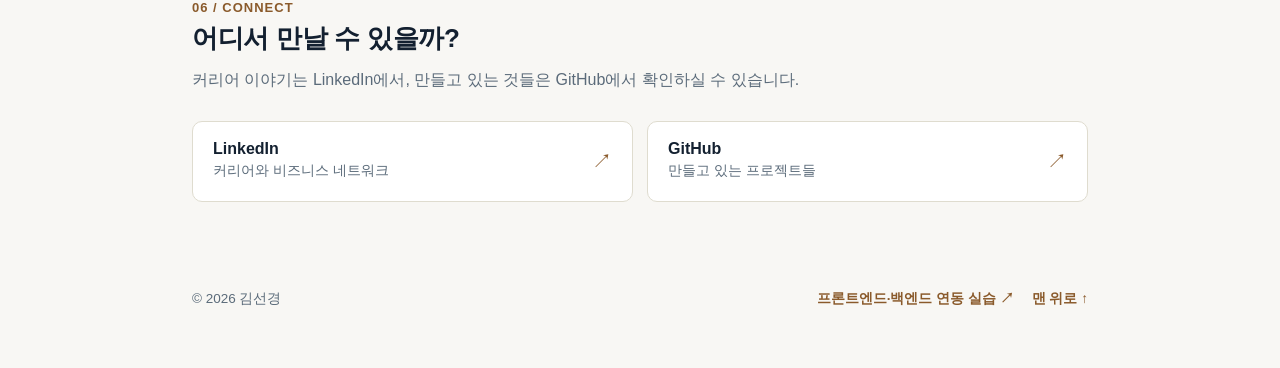
==== commit db4f05a7: "Add real estate and politics to interests; simplify major wording Co-Authored-By: Claude Sonnet 5 <n" ====
--- a/public/intro/index.html
+++ b/public/intro/index.html
@@ -199,7 +199,7 @@
       <div class="date">2010 — 2015</div>
       <div>
         <h3>이화여자대학교</h3>
-        <p>영어영문학과 주전공 · 경영학부 복수전공</p>
+        <p>영어영문학, 경영학 전공</p>
       </div>
     </div>
   </section>
@@ -222,6 +222,12 @@
       <article class="interest">
         <h3>AI &amp; 풀스택 개발</h3>
         <p>반복 업무는 AI로 줄이고, 이번 학기 React·FastAPI·PostgreSQL 배포 실습을 통해 서비스가 만들어지는 과정을 직접 익히고 있습니다.</p>
+      </article>
+      <article class="interest">
+        <h3>부동산</h3>
+      </article>
+      <article class="interest">
+        <h3>정치</h3>
       </article>
     </div>
   </section>
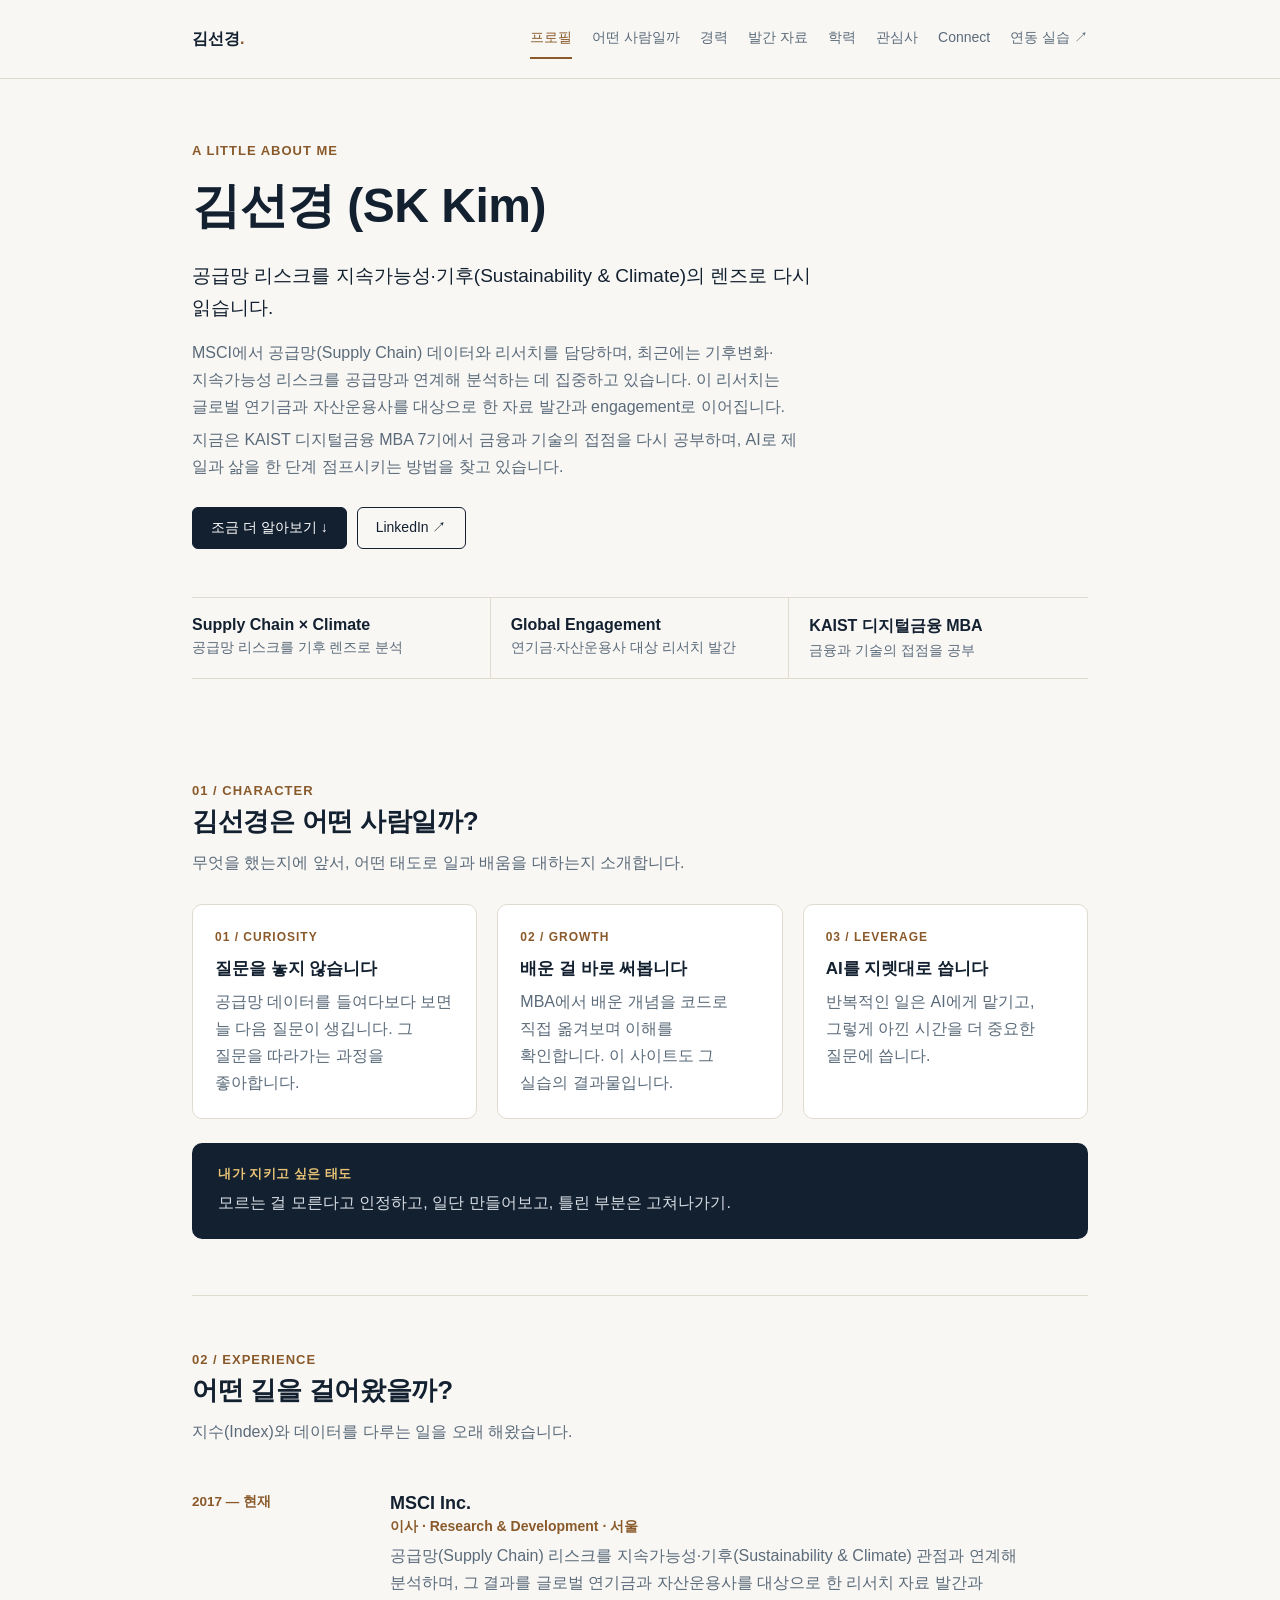
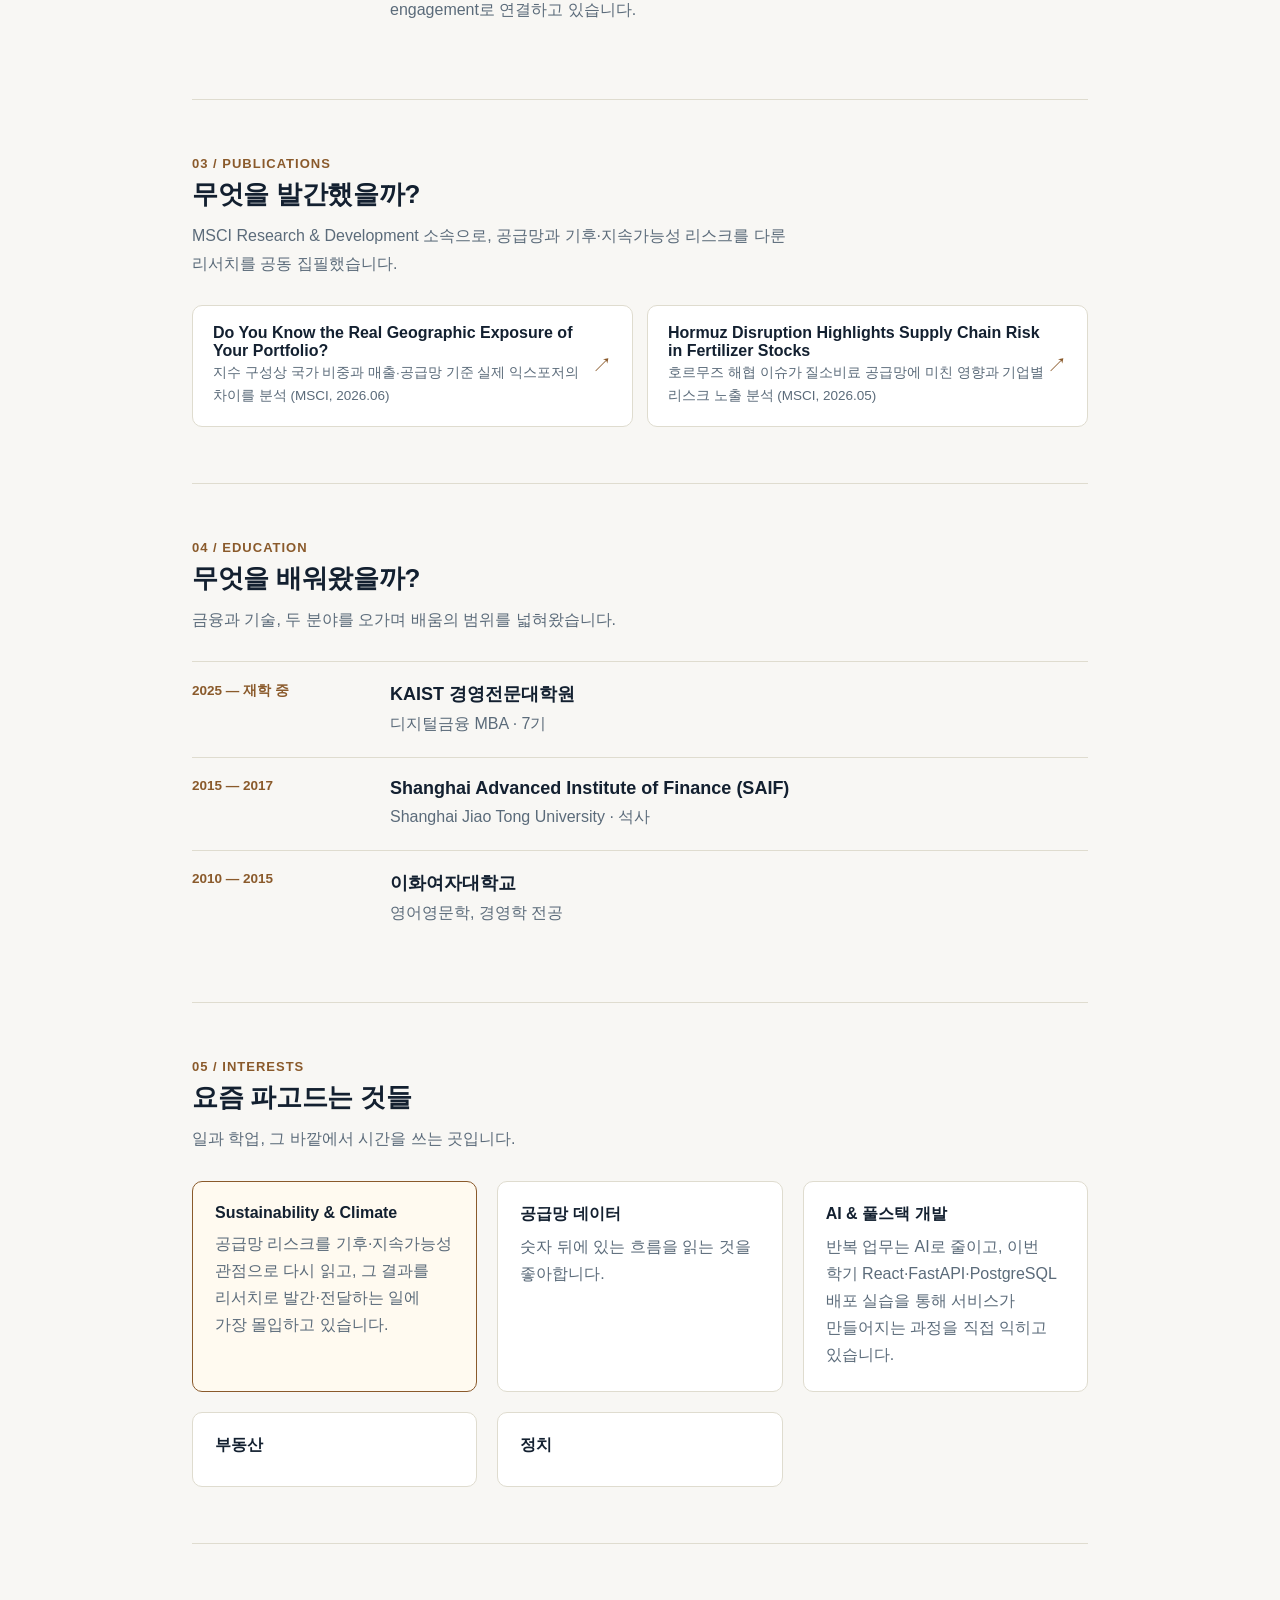
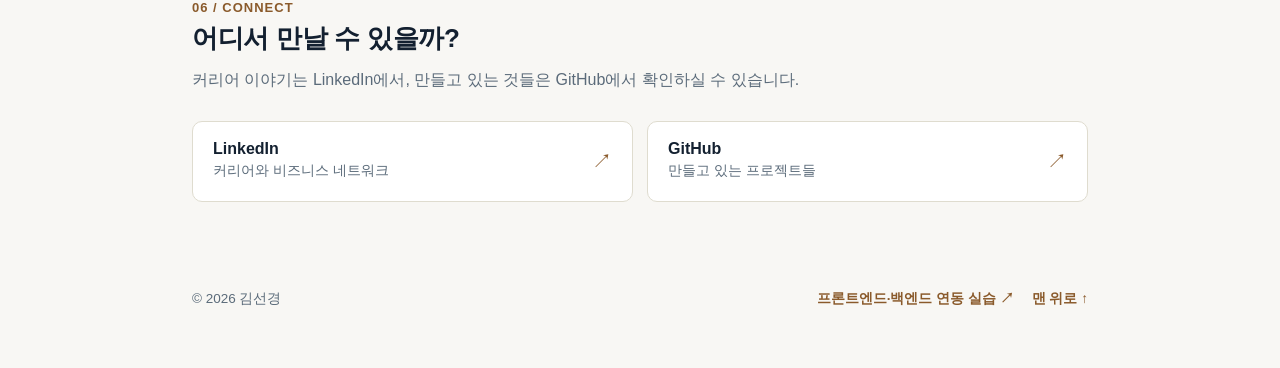
==== commit a59b2a22: "Add English name to hero heading Co-Authored-By: Claude Sonnet 5 <noreply@anthropic.com>" ====
--- a/public/intro/index.html
+++ b/public/intro/index.html
@@ -95,7 +95,7 @@
 <main class="wrap">
   <section class="hero" id="profile">
     <div class="eyebrow">A little about me</div>
-    <h1>김선경</h1>
+    <h1>김선경 (SK Kim)</h1>
     <p class="intro">공급망 리스크를 지속가능성·기후(Sustainability &amp; Climate)의 렌즈로 다시 읽습니다.</p>
     <div class="hero-copy">
       <p>MSCI에서 공급망(Supply Chain) 데이터와 리서치를 담당하며, 최근에는 기후변화·지속가능성 리스크를 공급망과 연계해 분석하는 데 집중하고 있습니다. 이 리서치는 글로벌 연기금과 자산운용사를 대상으로 한 자료 발간과 engagement로 이어집니다.</p>
